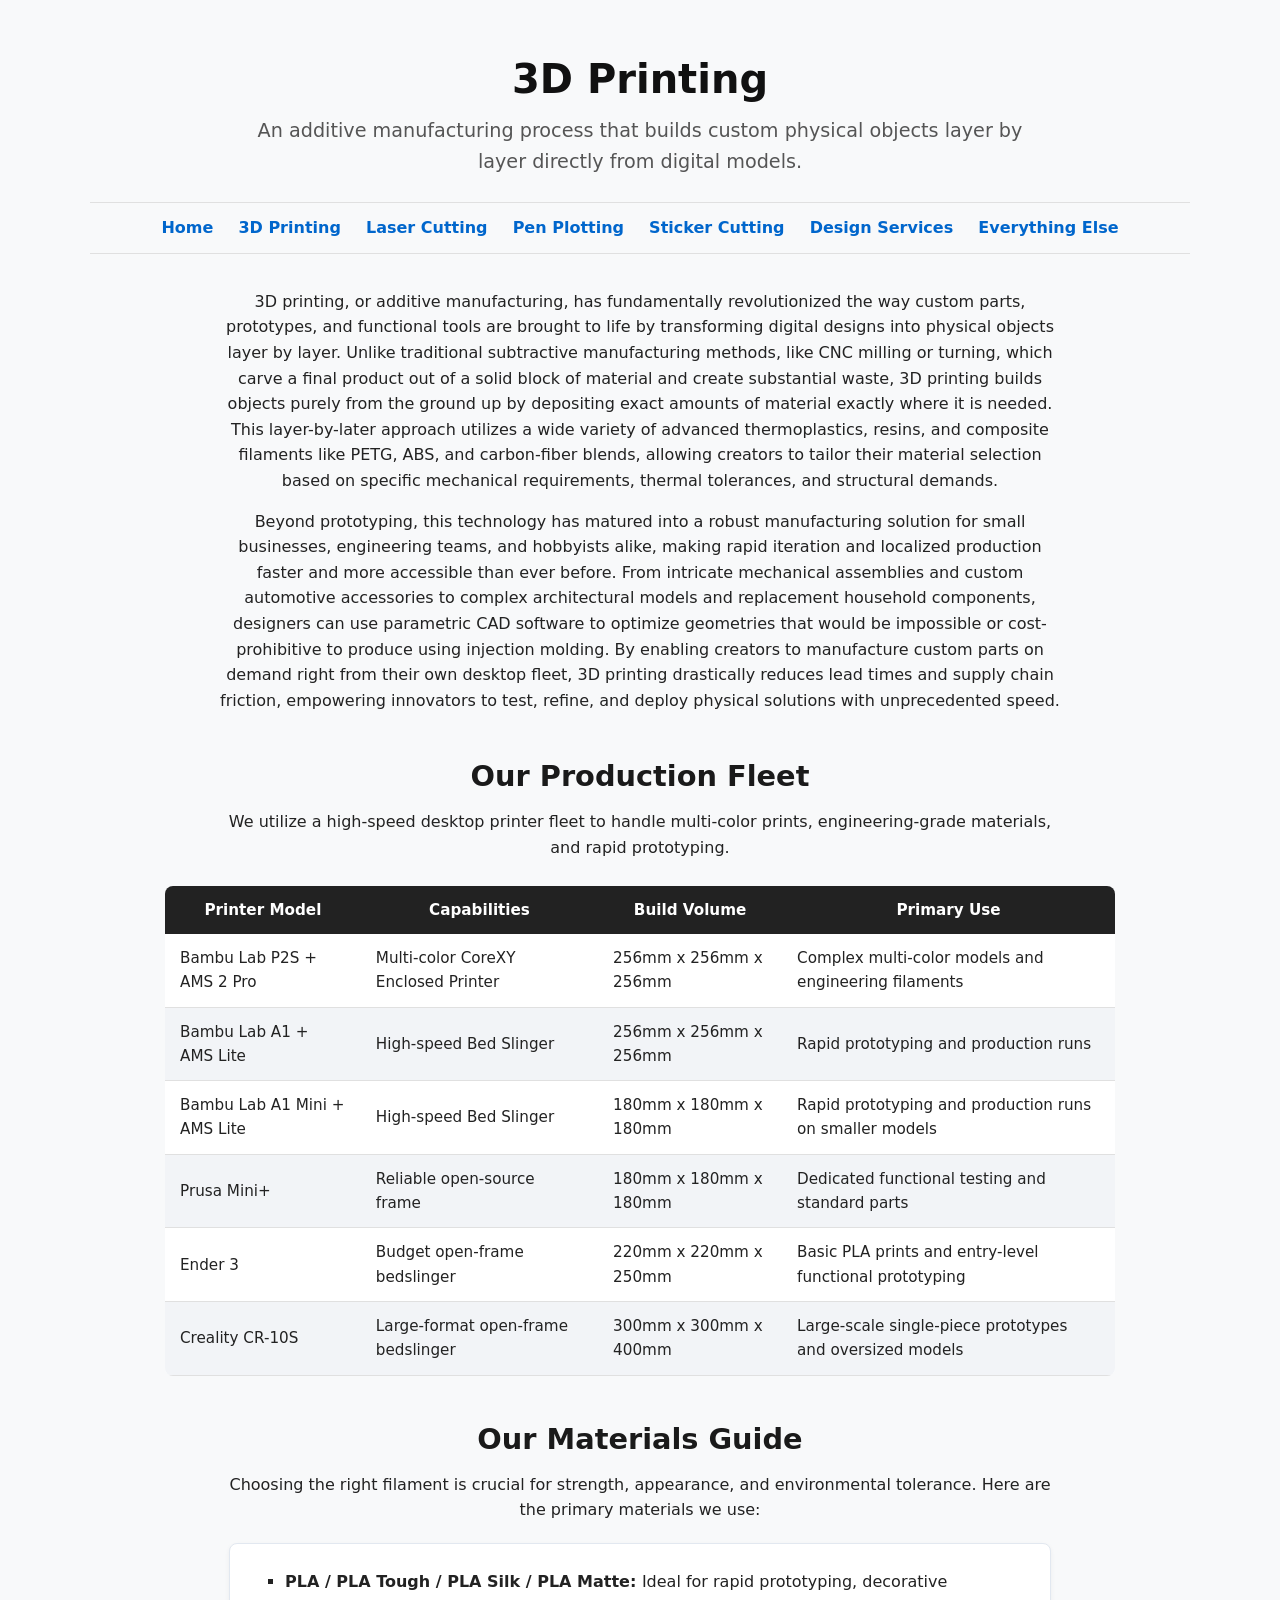
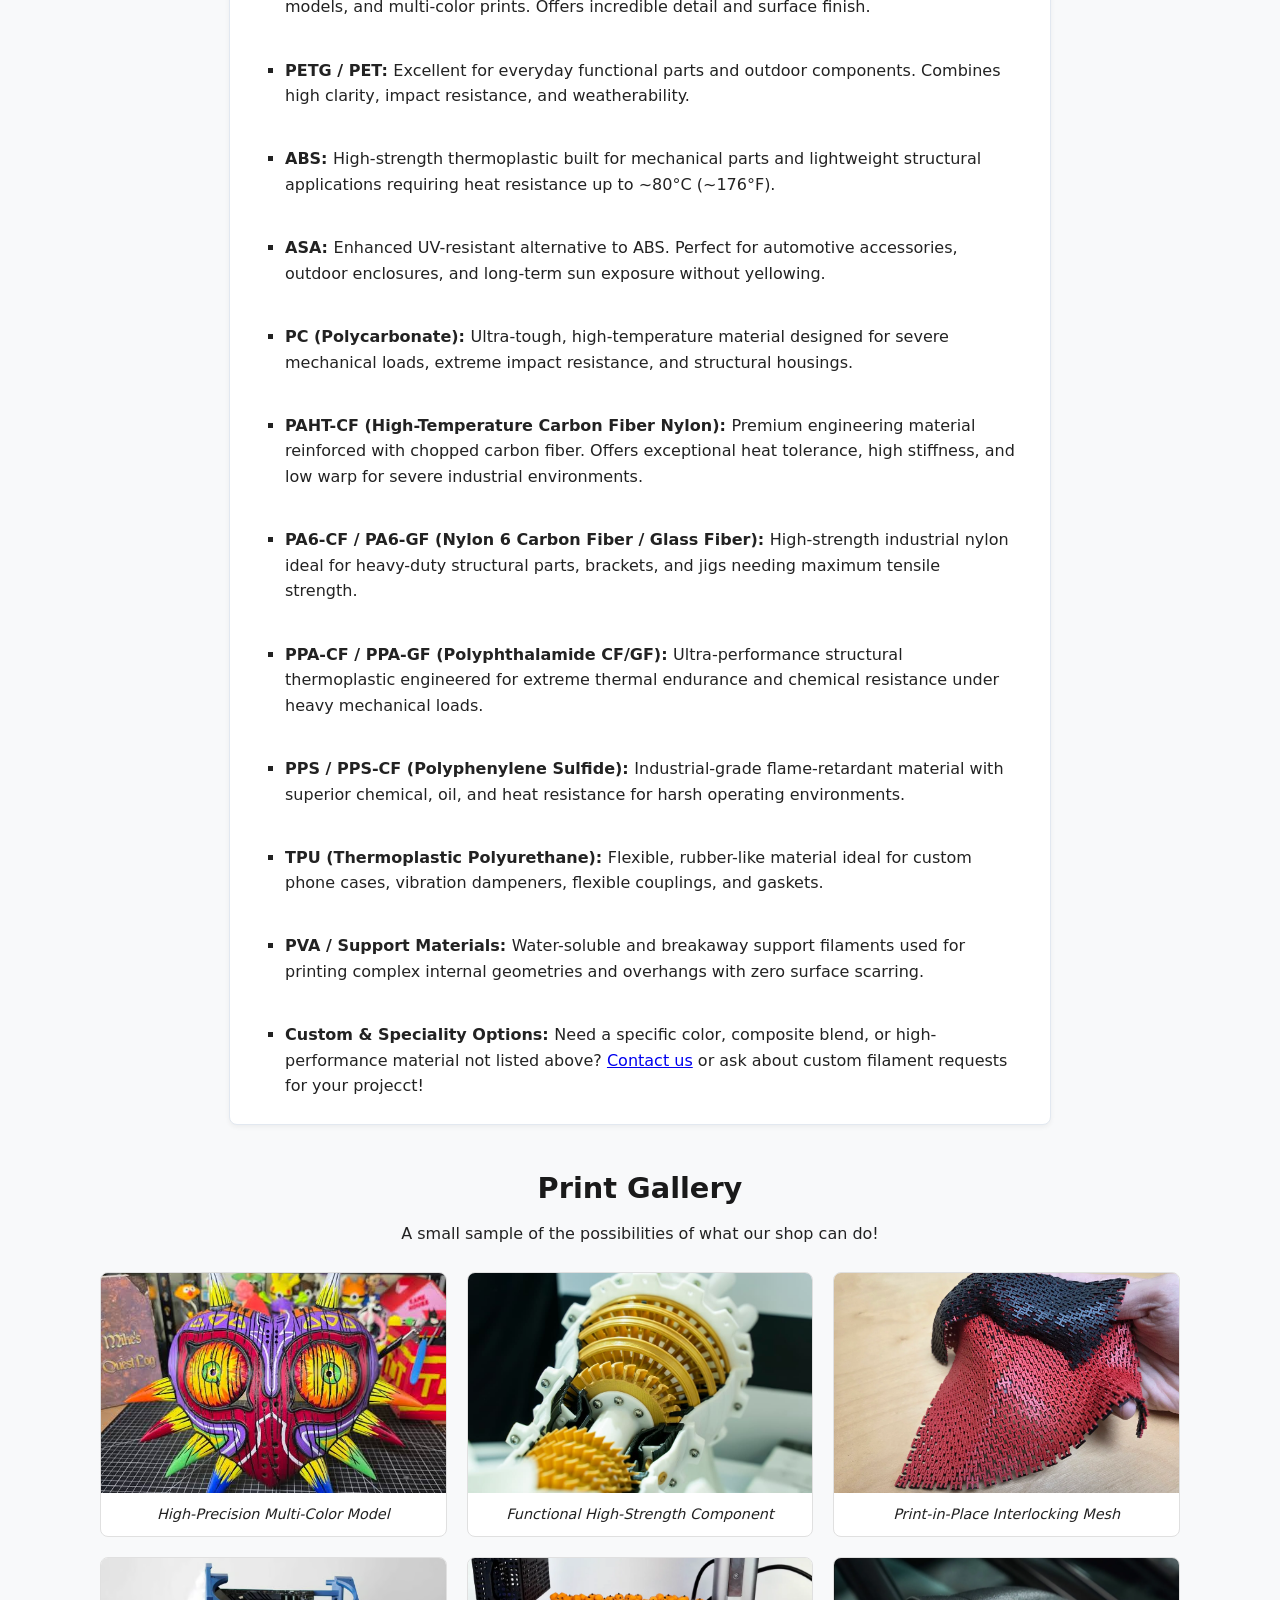
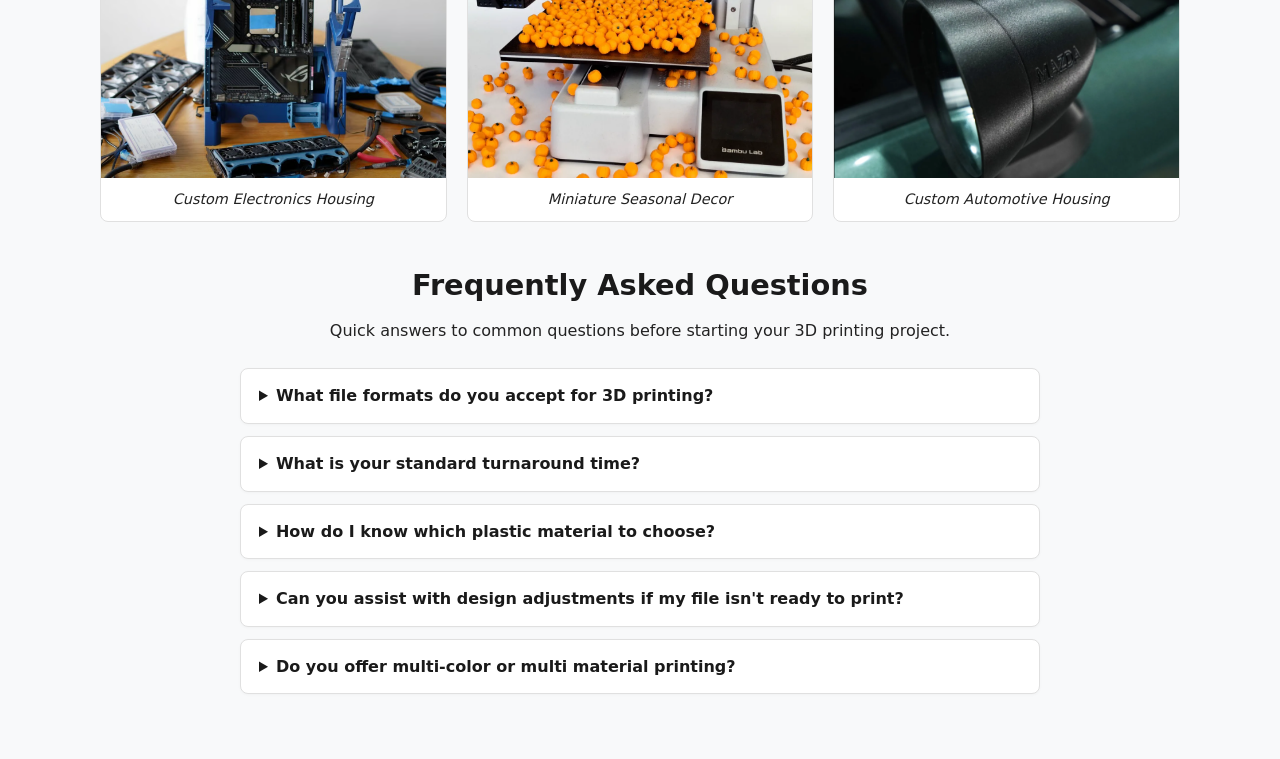
==== 3dprinting.html @ 13d8d153 "Images and CSS page" ====
<!DOCTYPE html>
<html lang="en">
    <head>
        <meta charset="UTF-8">
        <meta name="viewport" content="width=device-width, initial-scale=1.0">
        <title> 3D Printing - MultiFab Studio </title>
        <link rel="stylesheet" href="style.css">
    </head>
    <body>
        <div class="container">
            <h1> 3D Printing </h1>
            <h3> An additive manufacturing process that builds custom physical objects layer by layer directly from digital models.</h3>
        
            <nav>
                <a href="index.html"> Home</a>
                <a href="3dprinting.html"> 3D Printing</a>
                <a href="lasercutting.html"> Laser Cutting</a>
                <a href="penplotting.html"> Pen Plotting</a>
                <a href="stickercutting.html"> Sticker Cutting</a>
                <a href="designservices.html"> Design Services</a>
                <a href="everythingelse.html"> Everything Else</a>
            </nav>

            <p>
                3D printing, or additive manufacturing, has fundamentally revolutionized the way custom parts, prototypes, and functional tools are brought to life by transforming digital designs into physical objects layer by layer. Unlike traditional subtractive manufacturing methods, like CNC milling or turning, which carve a final product out of a solid block of material and create substantial waste, 3D printing builds objects purely from the ground up by depositing exact amounts of material exactly where it is needed. This layer-by-later approach utilizes a wide variety of advanced thermoplastics, resins, and composite filaments like PETG, ABS, and carbon-fiber blends, allowing creators to tailor their material selection based on specific mechanical requirements, thermal tolerances, and structural demands.
            </p>
            <p>
                Beyond prototyping, this technology has matured into a robust manufacturing solution for small businesses, engineering teams, and hobbyists alike, making rapid iteration and localized production faster and more accessible than ever before. From intricate mechanical assemblies and custom automotive accessories to complex architectural models and replacement household components, designers can use parametric CAD software to optimize geometries that would be impossible or cost-prohibitive to produce using injection molding. By enabling creators to manufacture custom parts on demand right from their own desktop fleet, 3D printing drastically reduces lead times and supply chain friction, empowering innovators to test, refine, and deploy physical solutions with unprecedented speed.
            </p>
            
            <h2> Our Production Fleet </h2>
            <p> We utilize a high-speed desktop printer fleet to handle multi-color prints, engineering-grade materials, and rapid prototyping. </p>

            <table class="fleet-table">
                <thead>
                    <tr>
                        <th> Printer Model </th>
                        <th> Capabilities </th>
                        <th> Build Volume </th>
                        <th> Primary Use </th>
                    </tr>
                </thead>
                <tbody>
                    <tr>
                        <td> Bambu Lab P2S + AMS 2 Pro </td>
                        <td> Multi-color CoreXY Enclosed Printer </td>
                        <td> 256mm x 256mm x 256mm </td>
                        <td> Complex multi-color models and engineering filaments </td>
                    </tr>
                    <tr>
                        <td> Bambu Lab A1 + AMS Lite </td>
                        <td> High-speed Bed Slinger </td>
                        <td> 256mm x 256mm x 256mm </td>
                        <td> Rapid prototyping and production runs </td>
                    </tr>
                    <tr>
                        <td> Bambu Lab A1 Mini + AMS Lite </td>
                        <td> High-speed Bed Slinger </td>
                        <td> 180mm x 180mm x 180mm </td>
                        <td> Rapid prototyping and production runs on smaller models </td>
                    </tr>
                    <tr>
                        <td> Prusa Mini+ </td>
                        <td> Reliable open-source frame </td>
                        <td> 180mm x 180mm x 180mm </td>
                        <td> Dedicated functional testing and standard parts </td>
                    </tr>
                    <tr>
                        <td> Ender 3 </td>
                        <td> Budget open-frame bedslinger </td>
                        <td> 220mm x 220mm x 250mm </td>
                        <td> Basic PLA prints and entry-level functional prototyping </td>
                    </tr>
                    <tr>
                        <td> Creality CR-10S </td>
                        <td> Large-format open-frame bedslinger </td>
                        <td> 300mm x 300mm x 400mm </td>
                        <td> Large-scale single-piece prototypes and oversized models </td>
                    </tr>
                </tbody>
            </table>
            
            <h2> Our Materials Guide </h2>
            <p> Choosing the right filament is crucial for strength, appearance, and environmental tolerance. Here are the primary materials we use: </p>
            
            <div class="materials-wrapper">
                <ul>
                    <li>
                        <strong> PLA / PLA Tough / PLA Silk / PLA Matte: </strong> Ideal for rapid prototyping, decorative models, and multi-color prints. Offers incredible detail and surface finish.
                    </li>
                    <br>
                    <li>
                        <strong> PETG / PET: </strong> Excellent for everyday functional parts and outdoor components. Combines high clarity, impact resistance, and weatherability.
                    </li>
                    <br>
                    <li>
                        <strong> ABS: </strong> High-strength thermoplastic built for mechanical parts and lightweight structural applications requiring heat resistance up to ~80°C (~176°F).
                    </li>
                    <br>
                    <li>
                        <strong> ASA: </strong> Enhanced UV-resistant alternative to ABS. Perfect for automotive accessories, outdoor enclosures, and long-term sun exposure without yellowing.
                    </li>
                    <br>
                    <li>
                        <strong> PC (Polycarbonate): </strong> Ultra-tough, high-temperature material designed for severe mechanical loads, extreme impact resistance, and structural housings.
                    </li>
                    <br>
                    <li>
                        <strong> PAHT-CF (High-Temperature Carbon Fiber Nylon): </strong> Premium engineering material reinforced with chopped carbon fiber. Offers exceptional heat tolerance, high stiffness, and low warp for severe industrial environments.
                    </li>
                    <br>
                    <li>
                        <strong> PA6-CF / PA6-GF (Nylon 6 Carbon Fiber / Glass Fiber): </strong> High-strength industrial nylon ideal for heavy-duty structural parts, brackets, and jigs needing maximum tensile strength.
                    </li>
                    <br>
                    <li>
                        <strong> PPA-CF / PPA-GF (Polyphthalamide CF/GF): </strong> Ultra-performance structural thermoplastic engineered for extreme thermal endurance and chemical resistance under heavy mechanical loads. 
                    </li>
                    <br>
                    <li>
                        <strong> PPS / PPS-CF (Polyphenylene Sulfide): </strong> Industrial-grade flame-retardant material with superior chemical, oil, and heat resistance for harsh operating environments.
                    </li>
                    <br>
                    <li>
                        <strong> TPU (Thermoplastic Polyurethane): </strong> Flexible, rubber-like material ideal for custom phone cases, vibration dampeners, flexible couplings, and gaskets.
                    </li>
                    <br>
                    <li>
                        <strong> PVA / Support Materials: </strong> Water-soluble and breakaway support filaments used for printing complex internal geometries and overhangs with zero surface scarring. 
                    </li>
                    <br>
                    <li>
                        <strong> Custom & Speciality Options: </strong> Need a specific color, composite blend, or high-performance material not listed above? <a href="everythingelse.html"> Contact us</a> or ask about custom filament requests for your projecct!
                    </li>
                </ul>
            </div>
            
            <h2> Print Gallery </h2>
            <p> A small sample of the possibilities of what our shop can do! </p>
            
            <div class="gallery-grid">
                <div class="gallery-card">
                    <img src="3dprinting1.jpg">
                    <p><em> High-Precision Multi-Color Model </em></p>
                </div>

                <div class="gallery-card">
                    <img src="3dprinting2.jpg">
                    <p><em> Functional High-Strength Component </em></p>
                </div>

                <div class="gallery-card">
                    <img src="3dprinting3.webp">
                    <p><em> Print-in-Place Interlocking Mesh </em></p>
                </div>

                <div class="gallery-card">
                    <img src="3dprinting4.avif">
                    <p><em> Custom Electronics Housing </em></p>
                </div>

                <div class="gallery-card">
                    <img src="3dprinting5.webp">
                    <p><em> Miniature Seasonal Decor </em></p>
                </div>

                <div class="gallery-card">
                    <img src="3dprinting6.png">
                    <p><em> Custom Automotive Housing </em></p>
                </div>
            </div>

            <h2> Frequently Asked Questions </h2>
            <p> Quick answers to common questions before starting your 3D printing project. </p>
            
            <div class="faq-wrapper">
                <details>
                    <summary> What file formats do you accept for 3D printing? </summary>
                    <p> We accept STL, OBJ, STEP, and 3MF files. STEP files are preferred for functional and mechanical components as they preserve smooth CAD geometry. </p>
                </details>

                <details>
                    <summary> What is your standard turnaround time? </summary>
                    <p> Most standard prototyping and small production jobs are completed within 24 to 48 hours. Larger production runs or specialized engineering materials may take slightly longer. </p>
                </details>

                <details>
                    <summary> How do I know which plastic material to choose? </summary>
                    <p> PLA is ideal for visual prototypes and detailed decorative models. PETG or ABS work best for durable functional parts, while materials like PAHT-CF or PC are recommended for high-temperature and high-stress applications. </p>
                </details>

                <details>
                    <summary> Can you assist with design adjustments if my file isn't ready to print? </summary>
                    <p> Yes! We offer 3D modeling and CAD optimization services in Autodesk Fusion 360 to ensure your parts are designed specifically for additive manufacturing. </p>
                </details>

                <details>
                    <summary> Do you offer multi-color or multi material printing? </summary>
                    <p> Yes, our Bambu Lab machines equipped with AMS systems can print multi-color designs, graphics, and embedded logos in a single seamless print job. </p>
                </details>
            </div>
        </div>
    </body>

</html>
---- style.css ----
body {
    font-family: system-ui, -apple-system, BlinkMacSystemFont, 'Segoe UI', Roboto, Oxygen, Ubuntu, Cantarell, sans-serif;
    line-height: 1.6;
    color: #222222;
    background-color: #f8f9fa;
    margin: 0;
    padding: 20px 15px 40px;
}

.container{
    max-width: 1100px;
    margin: 0 auto;
    text-align: center;
}

h1 {
    font-size: 2.5rem;
    color: #111111;
    margin-bottom: 5px;
}

h2 {
    font-size: 1.8rem;
    color: #1a1a1a;
    margin-top: 40px;
    margin-bottom: 10px;
}

h3 {
    font-size: 1.2rem;
    font-weight: 400;
    color: #555555;
    max-width: 800px;
    margin: 0 auto 20px;
}

p {
    max-width: 850px;
    margin: 0 auto 15px;
    font-size: 1rem;
}

nav {
    margin: 25px 0 35px;
    padding: 12px 0;
    border-top: 1px solid #e0e0e0;
    border-bottom: 1px solid #e0e0e0;
}

nav a {
    color: #0066cc;
    text-decoration: none;
    font-weight: 600;
    margin: 0 10px;
    transition: color 0.2s ease;
}

nav a:hover {
    color: #004499;
    text-decoration: underline;
}

table.fleet-table {
    width: 100%;
    max-width: 950px;
    margin: 25px auto;
    border-collapse: collapse;
    background-color: #ffffff;
    box-shadow: 0 2px 5px rgba (0, 0, 0, 0.05);
    border-radius: 8px;
    overflow: hidden;
}

table.fleet-table th {
    background-color: #222222;
    color: #ffffff;
    padding: 12px 15px;
    text-align: center;
    font-size: 0.95rem;
}

table.fleet-table td {
    padding: 12px 15px;
    border-bottom: 1px solid #e0e0e0;
    text-align: left;
    font-size: 0.95rem;
}

table.fleet-table tr:nth-child(even) {
    background-color: #f2f4f7;
}

table.fleet-table tr:hover {
    background-color: #e9ecef;
}

.materials-wrapper {
    text-align: left;
    max-width: 750px;
    margin: 20px auto;
    background-color: #ffffff;
    padding: 25px 35px;
    border-radius: 8px;
    box-shadow: 0 2px 5px rgba(0, 0, 0, 0.05);
    border: 1px solid #e2e8f0;
}

.materials-wrapper ul {
    list-style-type: square;
    padding-left: 20px;
    margin: 0;
}

.materials-wrapper li {
    margin-bottom: 12px;
}

.materials-wrapper li:last-child {
    margin-bottom:0;
}

.gallery-grid {
    display: grid;
    grid-template-columns: repeat(auto-fit, minmax(280px, 1fr));
    gap: 20px;
    width: 100%;
    max-width: 1200px;
    margin: 25px auto;
    padding: 0 10px;
    box-sizing: border-box;
}

.gallery-card {
    background: #ffffff;
    border-radius: 8px;
    overflow: hidden;
    border: 1px solid #e0e0e0;
    box-shadow: 0 2px 5px rgba(0, 0, 0, 0,84);
    transition: transform 0.2s ease, box-shadow 0.2 ease;
}

.gallery-card:hover {
    transform: translateY(-3px);
    box-shadow: 0 6px 12px rgba (0, 0, 0, 0.08);
}

.gallery-card img {
    width: 100%;
    height: 220px;
    object-fit: cover;
    display: block;
}

.gallery-card p {
    padding: 10px 15px;
    margin: 0;
    font-size: 0.9rem;
}

.faq-wrapper {
    text-align: left;
    max-width: 800px;
    margin: 25px auto;
}

.faq-wrapper details {
    margin-bottom: 12px;
    padding: 14px 18px;
    border: 1px solid #e0e0e0;
    border-radius: 8px;
    background-color: #ffffff;
    box-shadow: 0 1px 3px rgba(0, 0, 0, 0.03);
    transition: background-color 0.2s ease;
}

.faq-wrapper details[open] {
    background-color: #ffffff;
    border-color: #cbd5e1;
}

.faq-wrapper summary {
    font-weight: 600;
    font-size: 1rem;
    cursor: pointer;
    color: #1a1a1a;
}

.faq-wrapper details p {
    margin-top: 12px;
    margin-bottom: 0;
    color: #444444;
}
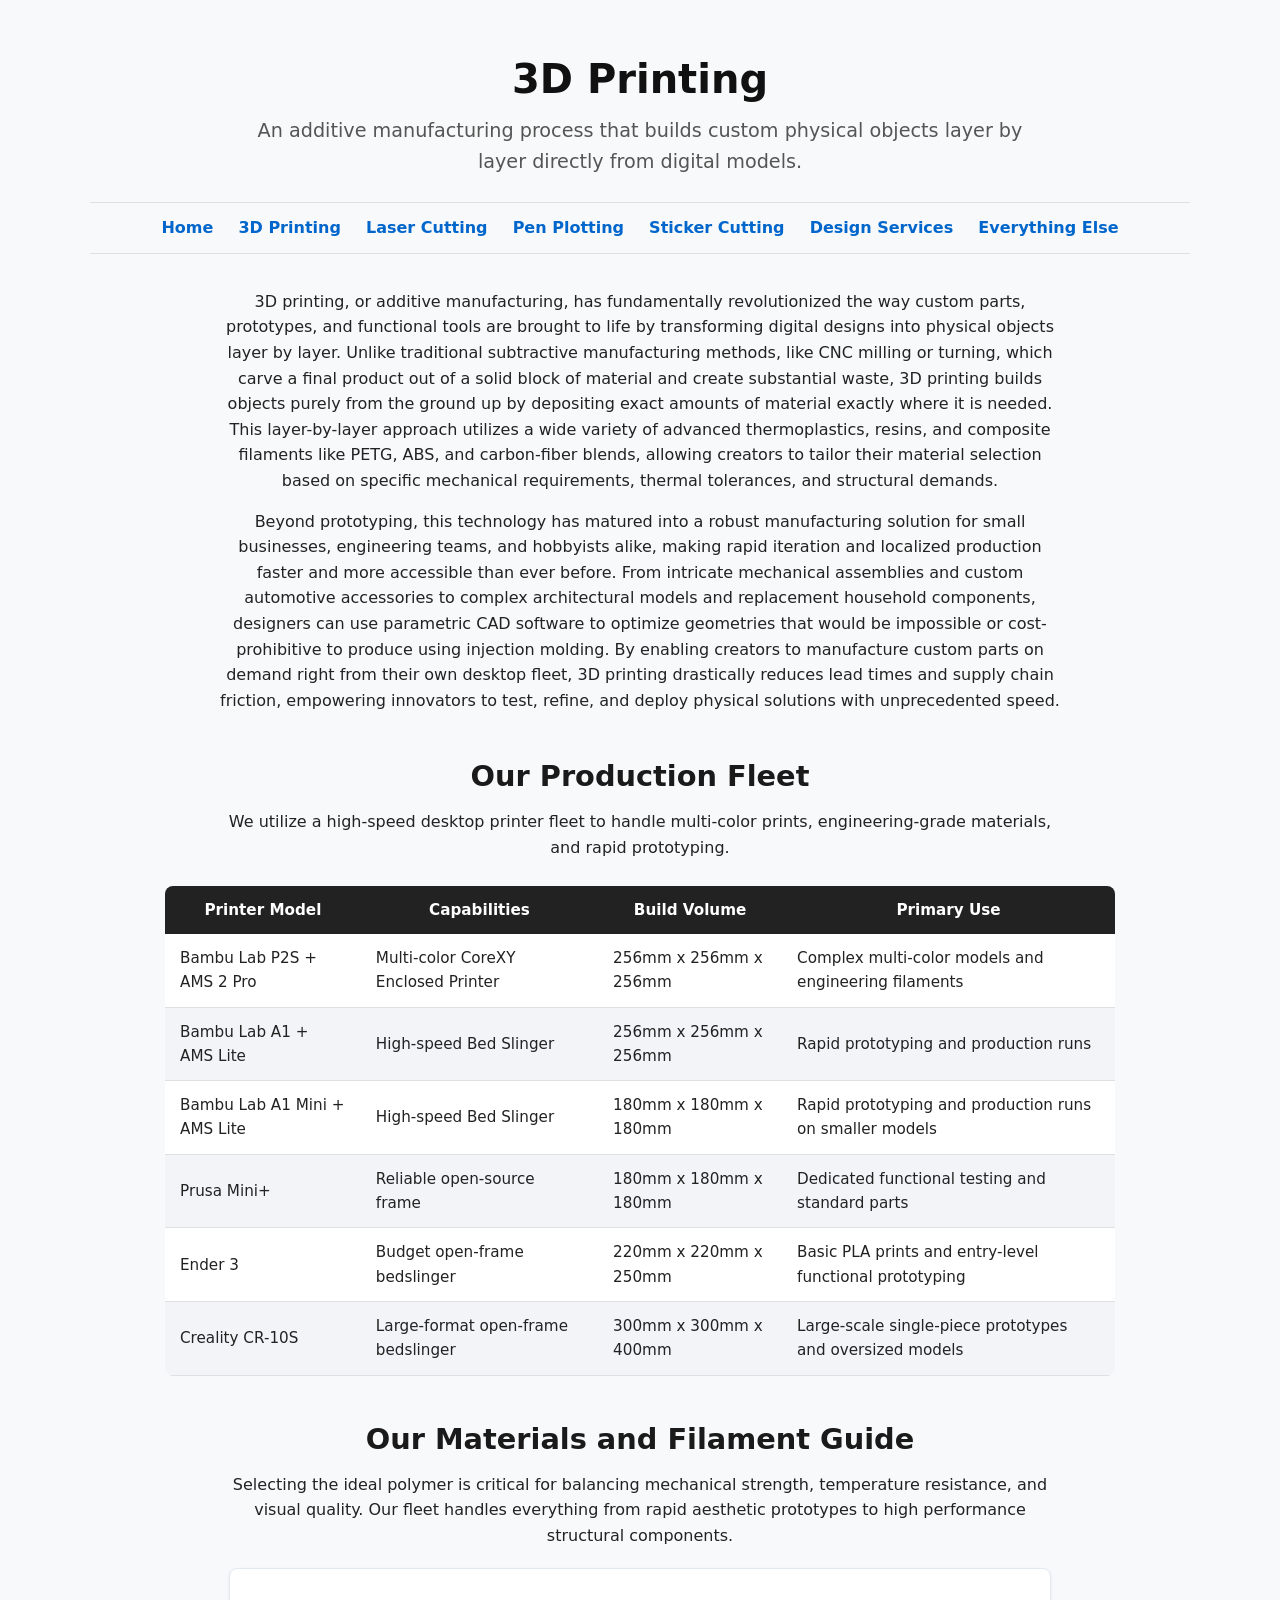
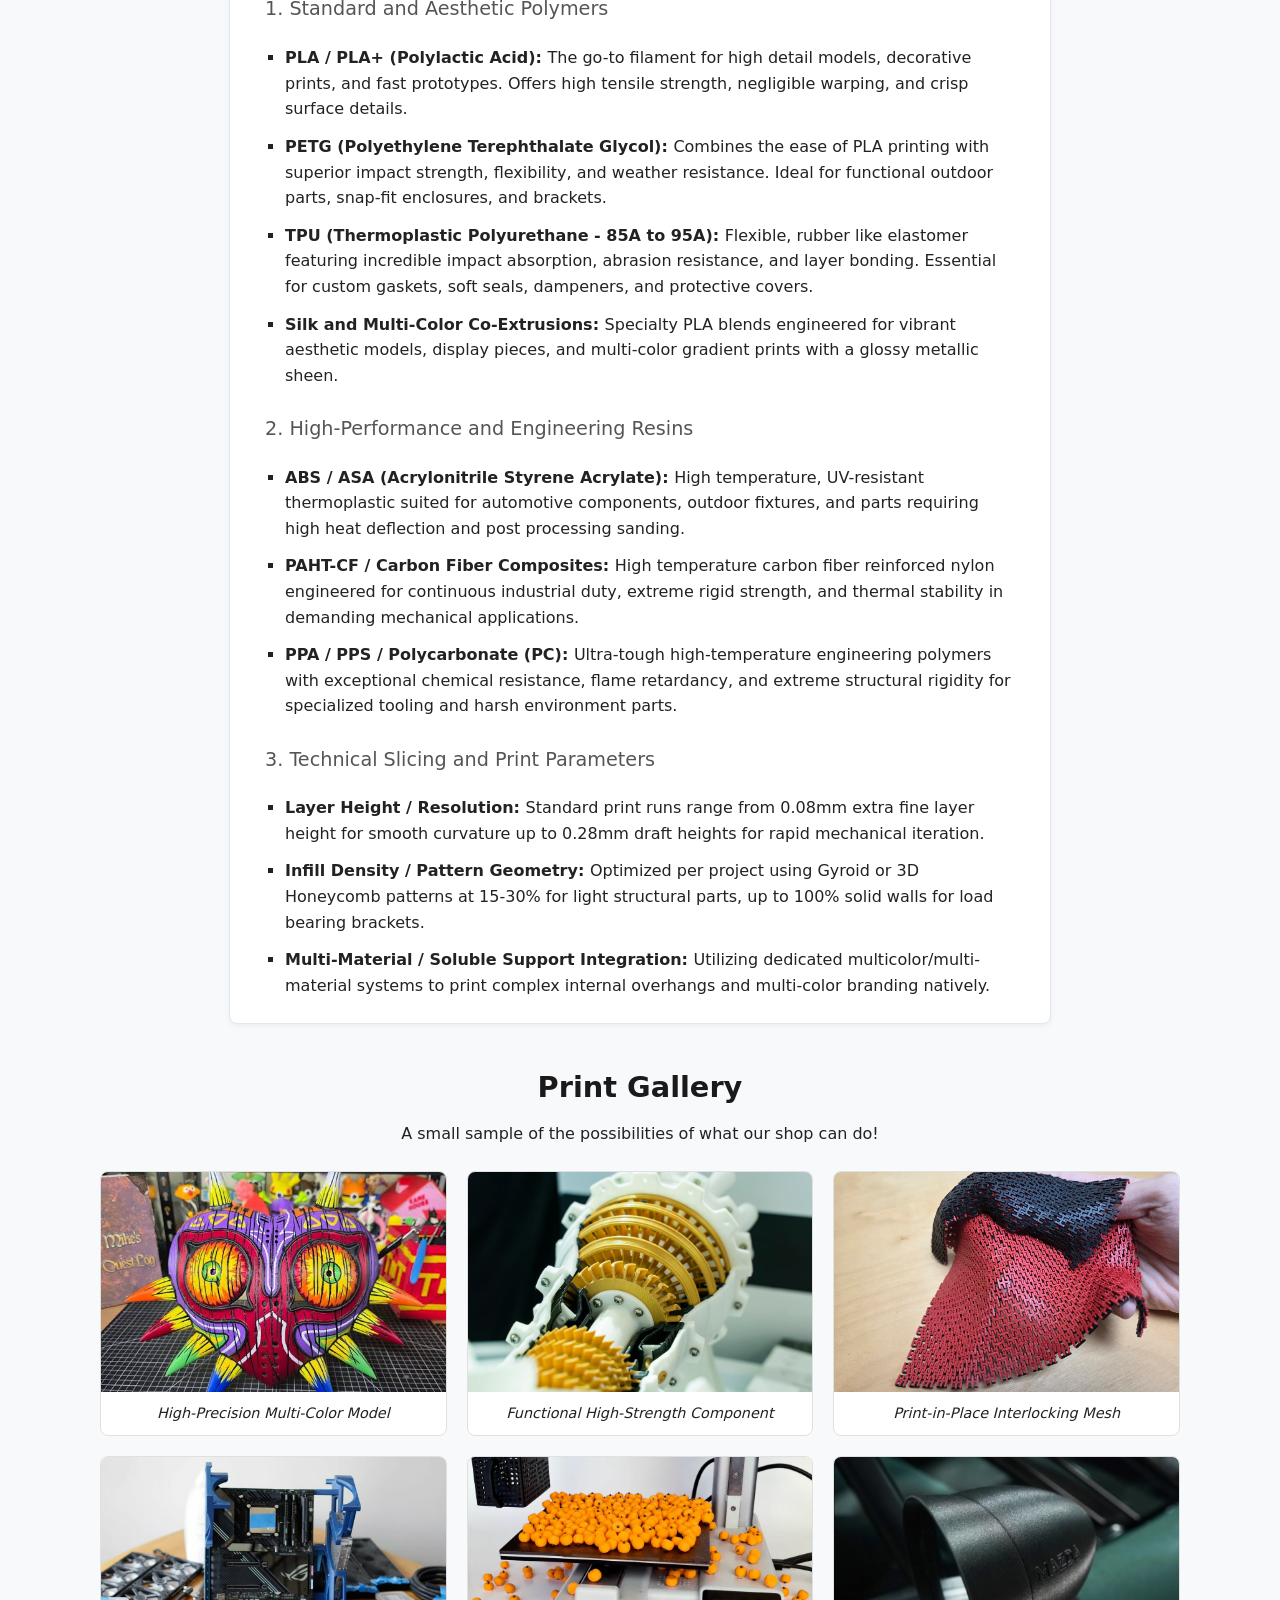
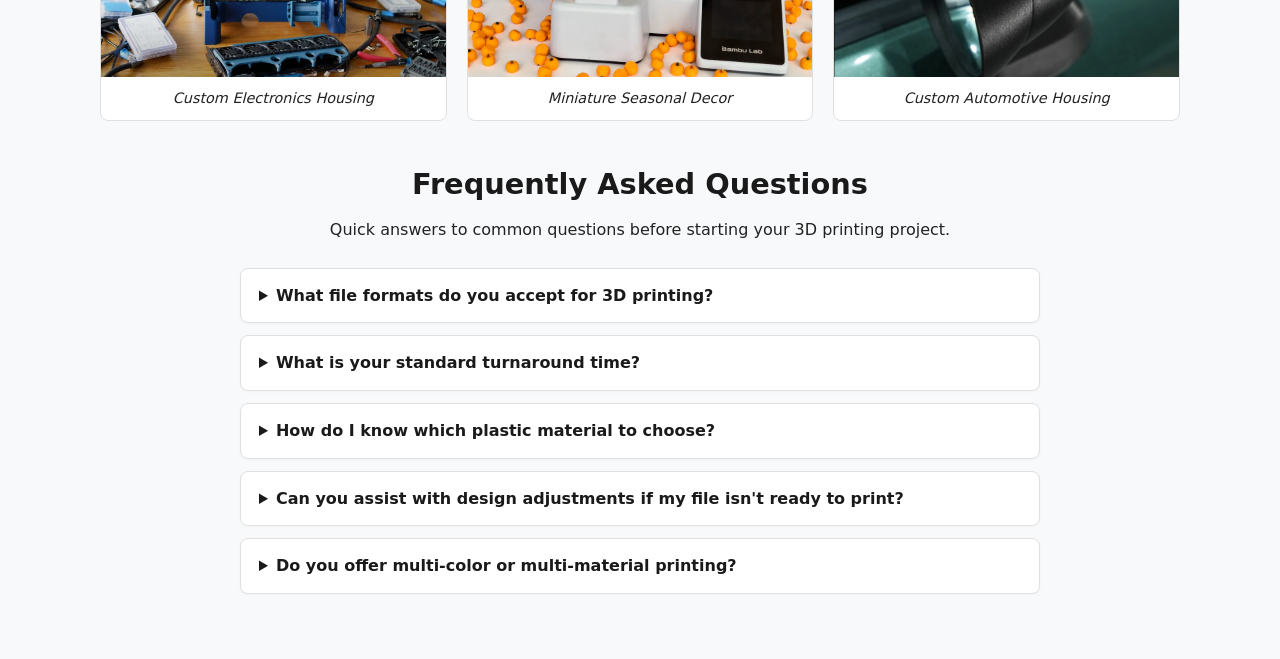
==== commit 7bc1f10e: "Added images to Laser, Pen, and Sticker Pages" ====
--- a/3dprinting.html
+++ b/3dprinting.html
@@ -22,7 +22,7 @@
             </nav>
 
             <p>
-                3D printing, or additive manufacturing, has fundamentally revolutionized the way custom parts, prototypes, and functional tools are brought to life by transforming digital designs into physical objects layer by layer. Unlike traditional subtractive manufacturing methods, like CNC milling or turning, which carve a final product out of a solid block of material and create substantial waste, 3D printing builds objects purely from the ground up by depositing exact amounts of material exactly where it is needed. This layer-by-later approach utilizes a wide variety of advanced thermoplastics, resins, and composite filaments like PETG, ABS, and carbon-fiber blends, allowing creators to tailor their material selection based on specific mechanical requirements, thermal tolerances, and structural demands.
+                3D printing, or additive manufacturing, has fundamentally revolutionized the way custom parts, prototypes, and functional tools are brought to life by transforming digital designs into physical objects layer by layer. Unlike traditional subtractive manufacturing methods, like CNC milling or turning, which carve a final product out of a solid block of material and create substantial waste, 3D printing builds objects purely from the ground up by depositing exact amounts of material exactly where it is needed. This layer-by-layer approach utilizes a wide variety of advanced thermoplastics, resins, and composite filaments like PETG, ABS, and carbon-fiber blends, allowing creators to tailor their material selection based on specific mechanical requirements, thermal tolerances, and structural demands.
             </p>
             <p>
                 Beyond prototyping, this technology has matured into a robust manufacturing solution for small businesses, engineering teams, and hobbyists alike, making rapid iteration and localized production faster and more accessible than ever before. From intricate mechanical assemblies and custom automotive accessories to complex architectural models and replacement household components, designers can use parametric CAD software to optimize geometries that would be impossible or cost-prohibitive to produce using injection molding. By enabling creators to manufacture custom parts on demand right from their own desktop fleet, 3D printing drastically reduces lead times and supply chain friction, empowering innovators to test, refine, and deploy physical solutions with unprecedented speed.
@@ -80,57 +80,64 @@
                 </tbody>
             </table>
             
-            <h2> Our Materials Guide </h2>
-            <p> Choosing the right filament is crucial for strength, appearance, and environmental tolerance. Here are the primary materials we use: </p>
+            <h2> Our Materials and Filament Guide </h2>
+            <p> 
+                Selecting the ideal polymer is critical for balancing mechanical strength, temperature resistance, and visual quality.
+                Our fleet handles everything from rapid aesthetic prototypes to high performance structural components.
+            </p>
             
             <div class="materials-wrapper">
+                <h3> 1. Standard and Aesthetic Polymers </h3>
+                <ul> 
+                    <li>
+                        <strong> PLA / PLA+ (Polylactic Acid): </strong>
+                        The go-to filament for high detail models, decorative prints, and fast prototypes. Offers high tensile strength, negligible warping, and crisp surface details.
+                    </li>
+                    <li>
+                        <strong> PETG (Polyethylene Terephthalate Glycol): </strong>
+                        Combines the ease of PLA printing with superior impact strength, flexibility, and weather resistance. Ideal for functional outdoor parts, snap-fit enclosures, and brackets.
+                    </li>
+                    <li>
+                        <strong> TPU (Thermoplastic Polyurethane - 85A to 95A): </strong>
+                        Flexible, rubber like elastomer featuring incredible impact absorption, abrasion resistance, and layer bonding. Essential for custom gaskets, soft seals, dampeners, and protective covers.
+                    </li>
+                    <li>
+                        <strong> Silk and Multi-Color Co-Extrusions: </strong>
+                        Specialty PLA blends engineered for vibrant aesthetic models, display pieces, and multi-color gradient prints with a glossy metallic sheen.
+                    </li>
+                </ul>
+                <br>
+
+                <h3> 2. High-Performance and Engineering Resins </h3>
                 <ul>
                     <li>
-                        <strong> PLA / PLA Tough / PLA Silk / PLA Matte: </strong> Ideal for rapid prototyping, decorative models, and multi-color prints. Offers incredible detail and surface finish.
-                    </li>
-                    <br>
-                    <li>
-                        <strong> PETG / PET: </strong> Excellent for everyday functional parts and outdoor components. Combines high clarity, impact resistance, and weatherability.
-                    </li>
-                    <br>
-                    <li>
-                        <strong> ABS: </strong> High-strength thermoplastic built for mechanical parts and lightweight structural applications requiring heat resistance up to ~80°C (~176°F).
-                    </li>
-                    <br>
-                    <li>
-                        <strong> ASA: </strong> Enhanced UV-resistant alternative to ABS. Perfect for automotive accessories, outdoor enclosures, and long-term sun exposure without yellowing.
-                    </li>
-                    <br>
-                    <li>
-                        <strong> PC (Polycarbonate): </strong> Ultra-tough, high-temperature material designed for severe mechanical loads, extreme impact resistance, and structural housings.
-                    </li>
-                    <br>
-                    <li>
-                        <strong> PAHT-CF (High-Temperature Carbon Fiber Nylon): </strong> Premium engineering material reinforced with chopped carbon fiber. Offers exceptional heat tolerance, high stiffness, and low warp for severe industrial environments.
-                    </li>
-                    <br>
-                    <li>
-                        <strong> PA6-CF / PA6-GF (Nylon 6 Carbon Fiber / Glass Fiber): </strong> High-strength industrial nylon ideal for heavy-duty structural parts, brackets, and jigs needing maximum tensile strength.
-                    </li>
-                    <br>
-                    <li>
-                        <strong> PPA-CF / PPA-GF (Polyphthalamide CF/GF): </strong> Ultra-performance structural thermoplastic engineered for extreme thermal endurance and chemical resistance under heavy mechanical loads. 
-                    </li>
-                    <br>
-                    <li>
-                        <strong> PPS / PPS-CF (Polyphenylene Sulfide): </strong> Industrial-grade flame-retardant material with superior chemical, oil, and heat resistance for harsh operating environments.
-                    </li>
-                    <br>
-                    <li>
-                        <strong> TPU (Thermoplastic Polyurethane): </strong> Flexible, rubber-like material ideal for custom phone cases, vibration dampeners, flexible couplings, and gaskets.
-                    </li>
-                    <br>
-                    <li>
-                        <strong> PVA / Support Materials: </strong> Water-soluble and breakaway support filaments used for printing complex internal geometries and overhangs with zero surface scarring. 
-                    </li>
-                    <br>
-                    <li>
-                        <strong> Custom & Speciality Options: </strong> Need a specific color, composite blend, or high-performance material not listed above? <a href="everythingelse.html"> Contact us</a> or ask about custom filament requests for your projecct!
+                        <strong> ABS / ASA (Acrylonitrile Styrene Acrylate): </strong>
+                        High temperature, UV-resistant thermoplastic suited for automotive components, outdoor fixtures, and parts requiring high heat deflection and post processing sanding.
+                    </li>
+                    <li>
+                        <strong> PAHT-CF / Carbon Fiber Composites: </strong>
+                        High temperature carbon fiber reinforced nylon engineered for continuous industrial duty, extreme rigid strength, and thermal stability in demanding mechanical applications.
+                    </li>
+                    <li>
+                        <strong> PPA / PPS / Polycarbonate (PC): </strong>
+                        Ultra-tough high-temperature engineering polymers with exceptional chemical resistance, flame retardancy, and extreme structural rigidity for specialized tooling and harsh environment parts.
+                    </li>
+                </ul>
+                <br>
+
+                <h3> 3. Technical Slicing and Print Parameters </h3>
+                <ul>
+                    <li>
+                        <strong> Layer Height / Resolution: </strong>
+                        Standard print runs range from 0.08mm extra fine layer height for smooth curvature up to 0.28mm draft heights for rapid mechanical iteration.
+                    </li>
+                    <li>
+                        <strong> Infill Density / Pattern Geometry: </strong>
+                        Optimized per project using Gyroid or 3D Honeycomb patterns at 15-30% for light structural parts, up to 100% solid walls for load bearing brackets.
+                    </li>
+                    <li>
+                        <strong> Multi-Material / Soluble Support Integration: </strong>
+                        Utilizing dedicated multicolor/multi-material systems to print complex internal overhangs and multi-color branding natively.
                     </li>
                 </ul>
             </div>
@@ -195,7 +202,7 @@
                 </details>
 
                 <details>
-                    <summary> Do you offer multi-color or multi material printing? </summary>
+                    <summary> Do you offer multi-color or multi-material printing? </summary>
                     <p> Yes, our Bambu Lab machines equipped with AMS systems can print multi-color designs, graphics, and embedded logos in a single seamless print job. </p>
                 </details>
             </div>
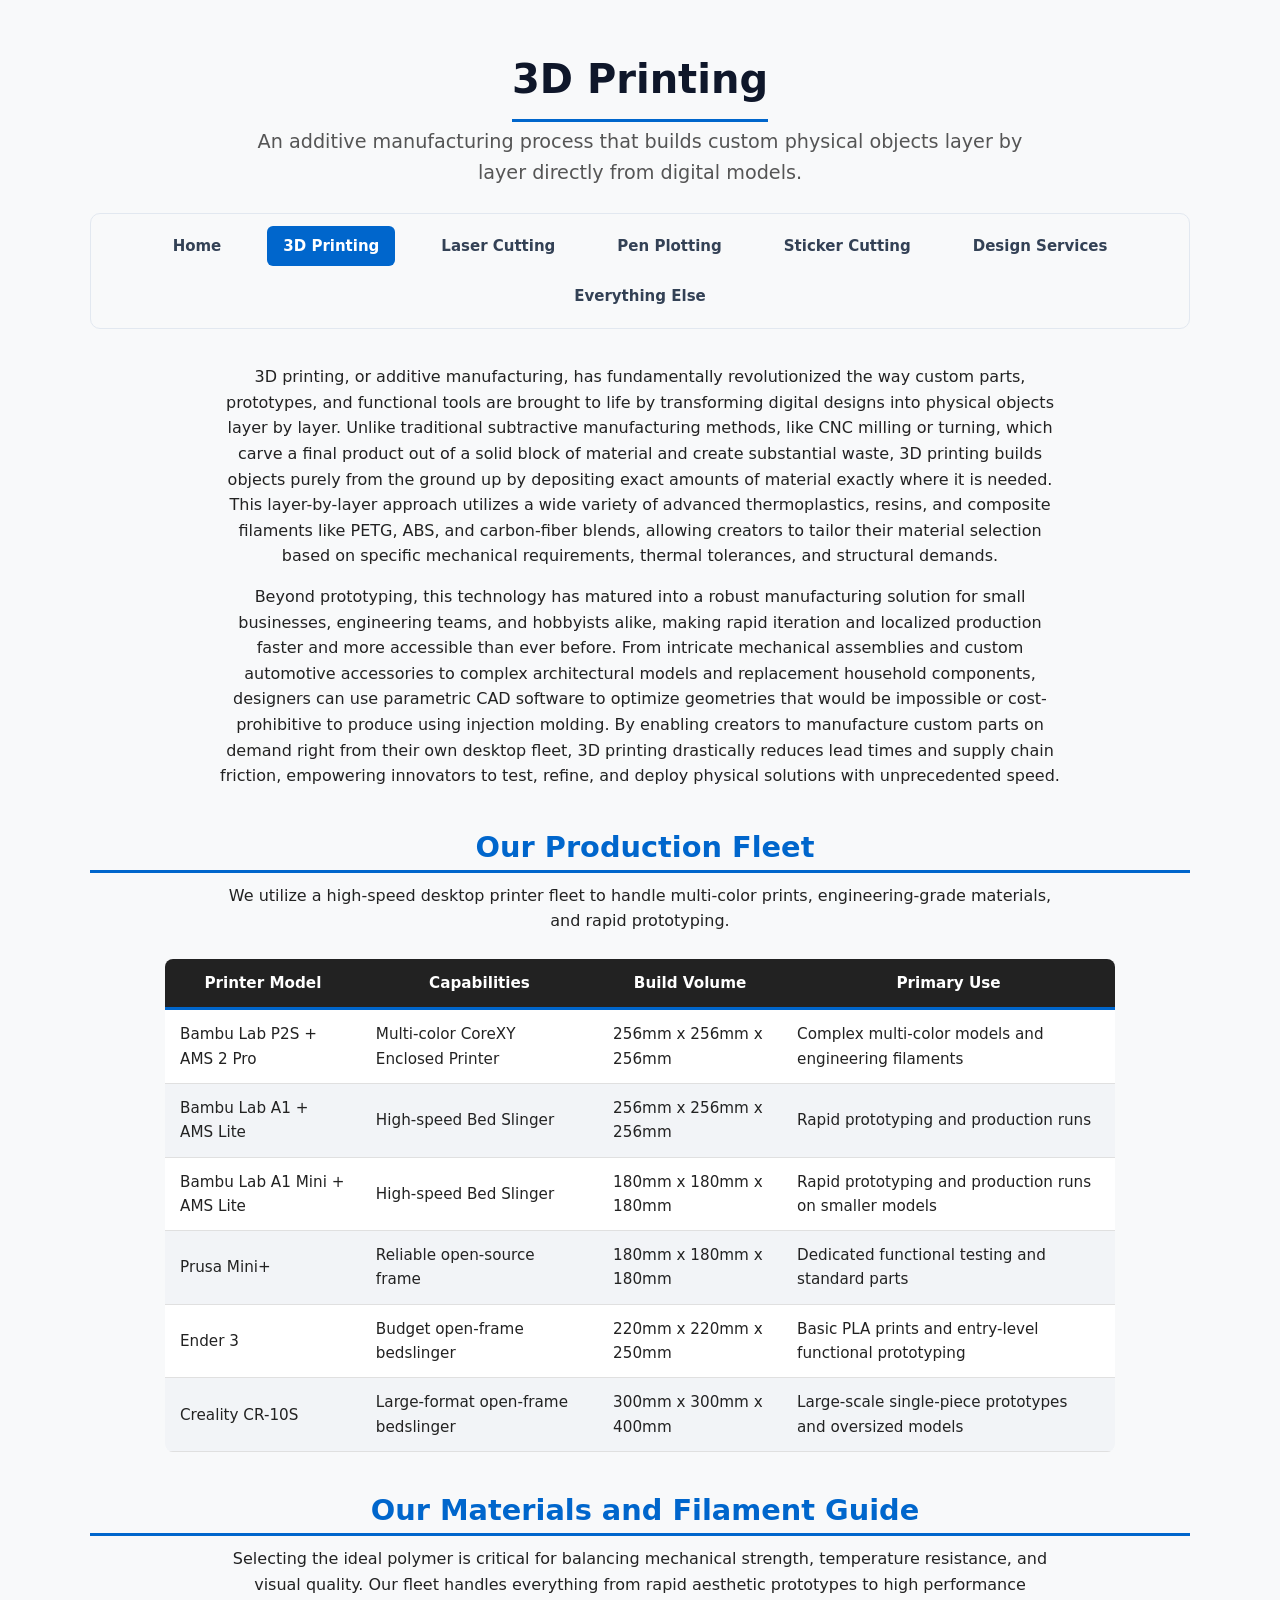
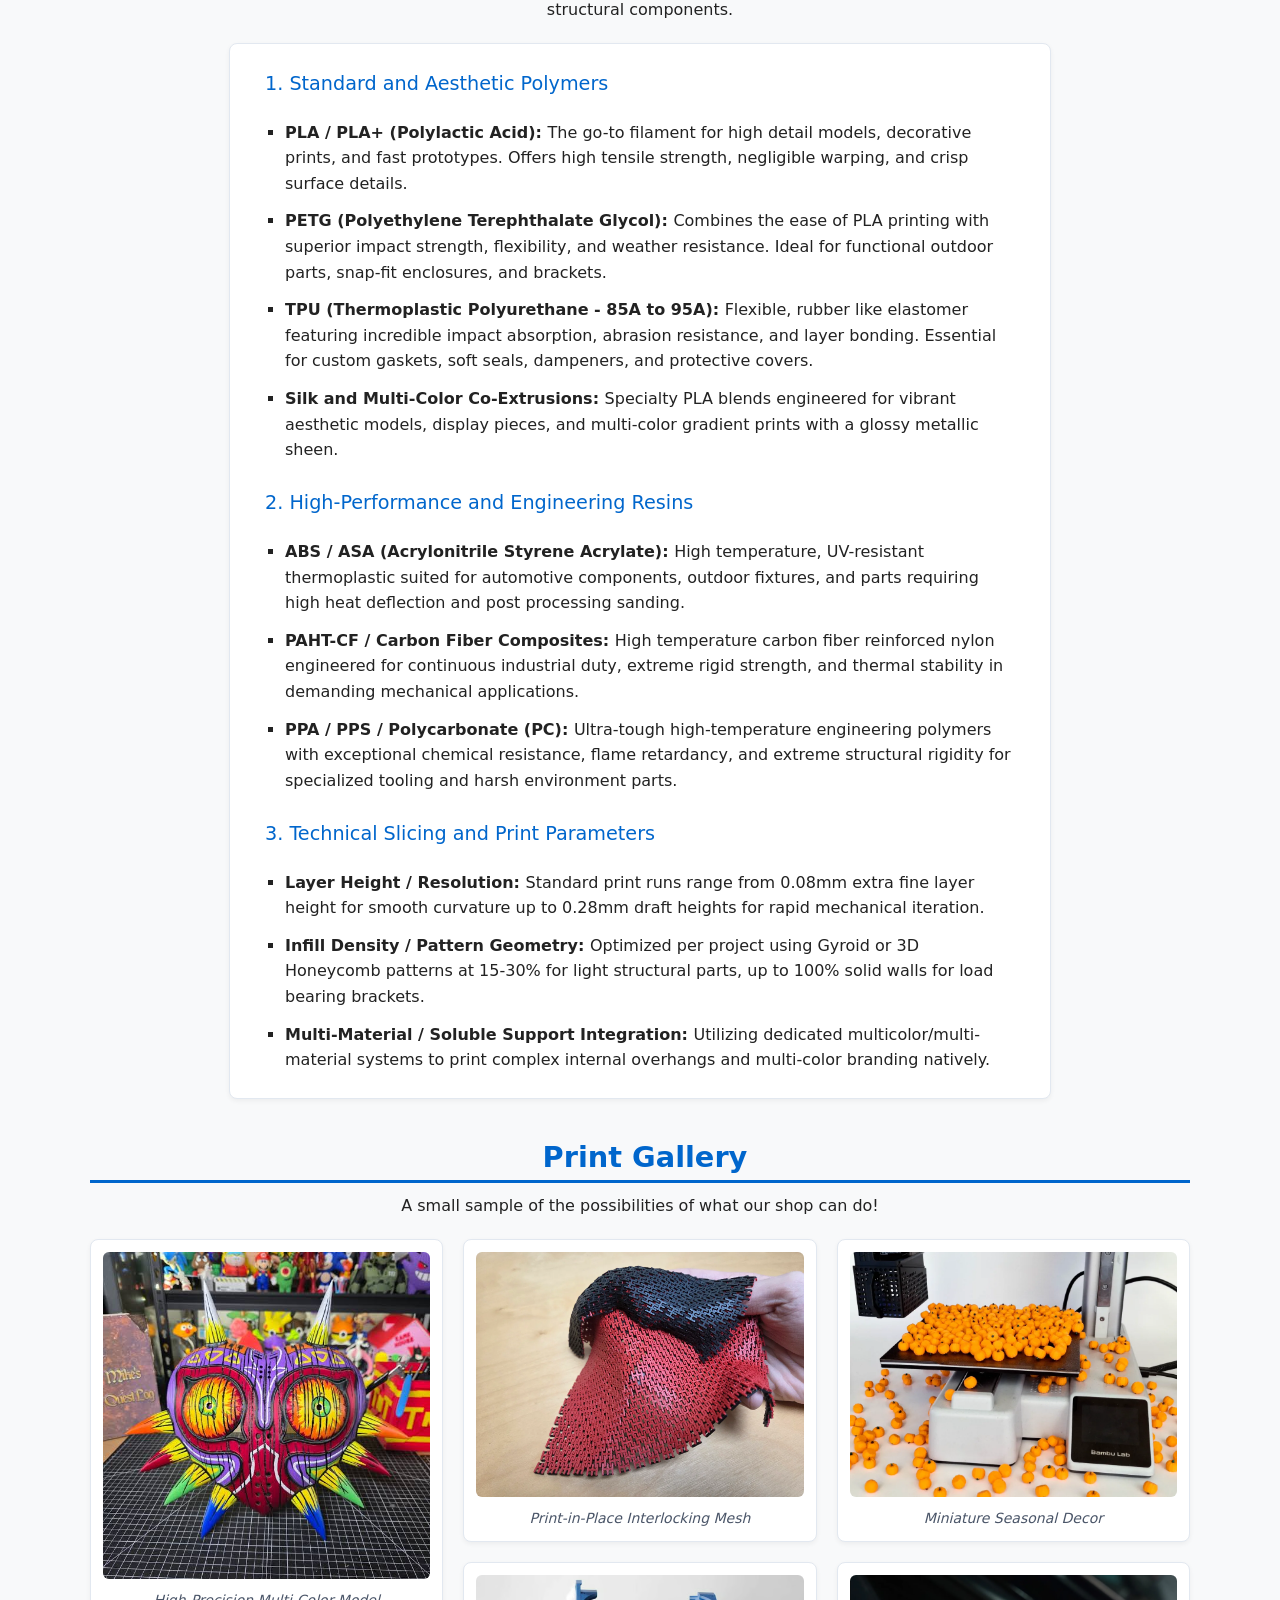
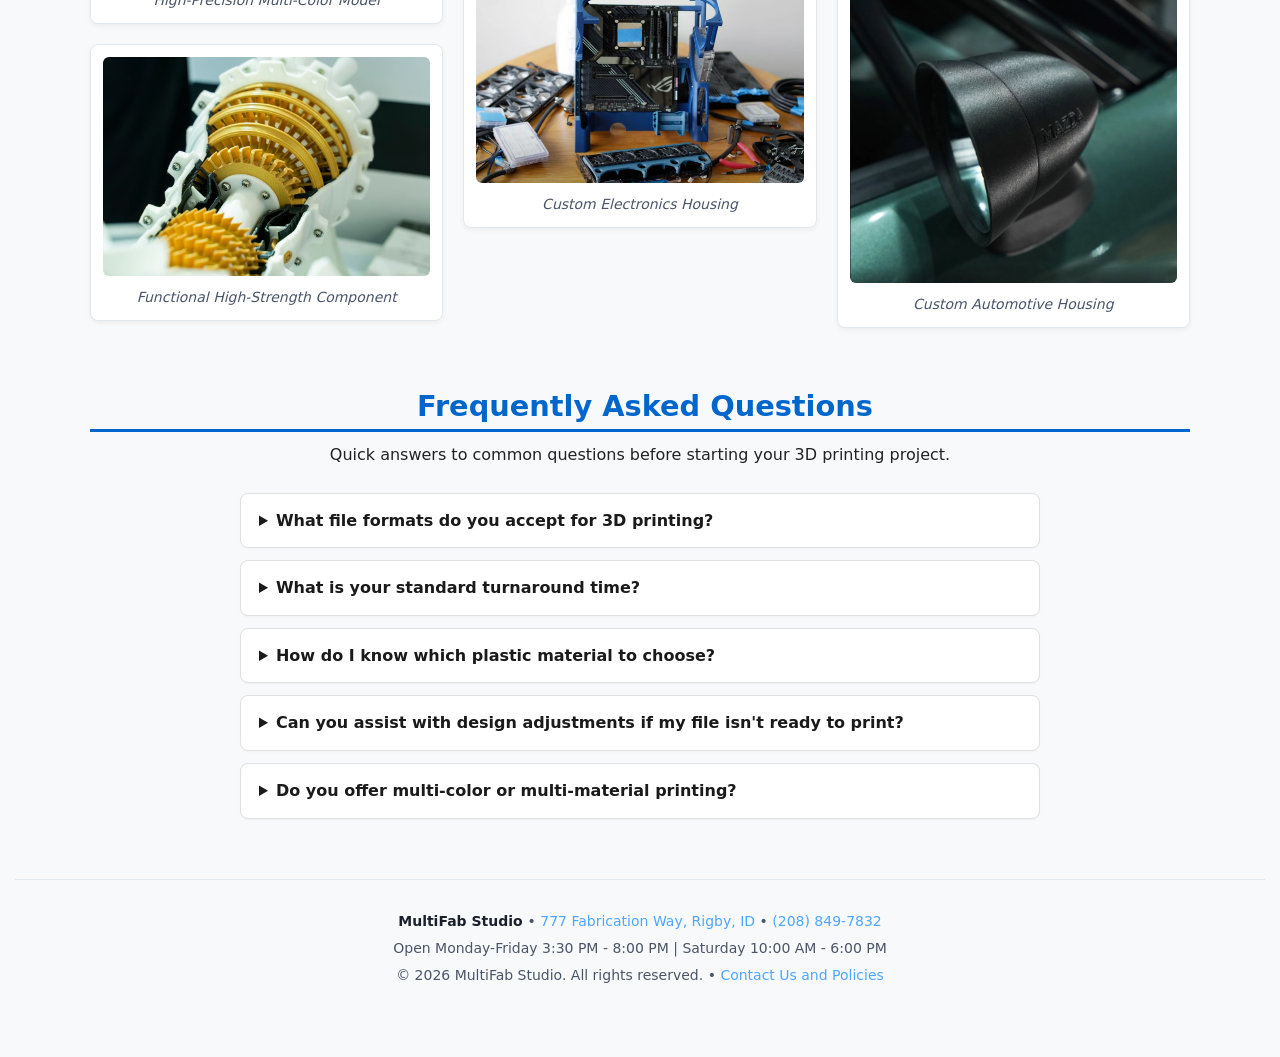
==== commit f400bdbc: "Finalized MultiFab Studio site: navigation styling, masonry gallery layout, and global code audit" ====
--- a/3dprinting.html
+++ b/3dprinting.html
@@ -13,7 +13,7 @@
         
             <nav>
                 <a href="index.html"> Home</a>
-                <a href="3dprinting.html"> 3D Printing</a>
+                <a href="3dprinting.html" class="active"> 3D Printing</a>
                 <a href="lasercutting.html"> Laser Cutting</a>
                 <a href="penplotting.html"> Pen Plotting</a>
                 <a href="stickercutting.html"> Sticker Cutting</a>
@@ -207,6 +207,10 @@
                 </details>
             </div>
         </div>
+        <footer>
+            <p><strong> MultiFab Studio </strong> &bull; <a href="https://www.google.com/maps/search/?api=1&query=777+Fabrication+Way+Rigby+ID" target="_blank"> 777 Fabrication Way, Rigby, ID </a> &bull; <a href="tel:12088497832"> (208) 849-7832 </a></p>
+            <p> Open Monday-Friday 3:30 PM - 8:00 PM | Saturday 10:00 AM - 6:00 PM </p>
+            <p> &copy; 2026 MultiFab Studio. All rights reserved. &bull; <a href="everythingelse.html"> Contact Us and Policies </a></p>
+        </footer>
     </body>
-
 </html>
--- a/style.css
+++ b/style.css
@@ -120,23 +120,23 @@
 }
 
 .gallery-grid {
-    display: grid;
-    grid-template-columns: repeat(auto-fit, minmax(280px, 1fr));
-    gap: 20px;
+    column-count: 3;
+    column-gap: 20px;
+    margin-top: 20px
+}
+
+.gallery-card {
+    background-color: #ffffff;
+    border: 1px solid #e2e8f0;
+    border-radius: 8px;
+    padding: 12px;
+    text-align: center;
+    box-shadow: 0 2px 5px rgba(0, 0, 0, 0.05);
+    break-inside: avoid;
+    margin-bottom: 20px;
+    display: inline-block;
     width: 100%;
-    max-width: 1200px;
-    margin: 25px auto;
-    padding: 0 10px;
     box-sizing: border-box;
-}
-
-.gallery-card {
-    background: #ffffff;
-    border-radius: 8px;
-    overflow: hidden;
-    border: 1px solid #e0e0e0;
-    box-shadow: 0 2px 5px rgba(0, 0, 0, 0,84);
-    transition: transform 0.2s ease, box-shadow 0.2 ease;
 }
 
 .gallery-card:hover {
@@ -145,16 +145,17 @@
 }
 
 .gallery-card img {
-    width: 100%;
-    height: 220px;
-    object-fit: cover;
+    max-width: 100%;
+    height: auto;
+    border-radius: 6px;
     display: block;
 }
 
 .gallery-card p {
-    padding: 10px 15px;
-    margin: 0;
-    font-size: 0.9rem;
+    margin-top: 10px;
+    margin-bottom: 0;
+    font-size: 14px;
+    color: #4a5568
 }
 
 .faq-wrapper {
@@ -189,4 +190,236 @@
     margin-top: 12px;
     margin-bottom: 0;
     color: #444444;
+}
+
+.contact-form-container {
+    text-align: left;
+    max-width: 600px;
+    margin: 20px auto;
+    padding: 25px;
+    background-color: #fcfcfc;
+    border: 1px solid #e0e0e0;
+    border-radius: 8px;
+}
+
+.contact-form .form-row {
+    margin-bottom: 12px;
+    display: flex;
+    align-items: center;
+}
+
+.contact-form .form-row label {
+    width: 60px;
+    font-weight: bold;
+}
+
+.contact-form input[type="text"],
+.contact-form input[type="number"],
+.contact-form input[type="email"] {
+    padding: 6px 10px;
+    border: 1px solid #ccc;
+    border-radius: 4px;
+    font-size: 14px;
+}
+
+.contact-form input[type="text"] {
+    width: 300px;
+}
+
+.contact-form input[type="number"] {
+    width: 80px;
+}
+
+.contact-form input[type="email"] {
+    width: 300px;
+}
+
+.contact-form .form-section {
+    margin-top: 20px;
+    margin-bottom: 15px;
+}
+
+.contact-form .form-heading {
+    font-weight: bold;
+    font-size: 16px;
+    margin-bottom: 8px;
+}
+
+.contact-form .checkbox-label {
+    display: block;
+    margin-bottom: 6px;
+    font-weight: normal;
+    cursor: pointer;
+}
+
+.contact-form textarea {
+    width: 100%;
+    box-sizing: border-box;
+    padding: 10px;
+    border: 1px solid #ccc;
+    border-radius: 4px;
+    font-size: 14px;
+    resize: vertical;
+}
+
+.contact-form .form-buttons {
+    margin-top: 15px;
+}
+
+.contact-form .form-buttons button {
+    padding: 8px 18px;
+    margin-right: 10px;
+    font-size: 14px;
+    cursor: pointer;
+}
+
+.contact-form .form-buttons {
+    margin-top: 20px;
+    display: flex;
+    gap: 12px;
+}
+
+.contact-form .btn-submit,
+.contact-form .btn-reset {
+    padding: 10px 22px;
+    font-size: 12px;
+    font-weight: 600;
+    border-radius: 6px;
+    cursor: pointer;
+    transition: all 0.2s ease-in-out;
+    border: none;
+}
+
+.contact-form .btn-submit {
+    background-color: #0066cc;
+    color: #ffffff;
+    box-shadow: 0 2px 5px rgba(0, 102, 204, 0.2);
+}
+
+.contact-form .btn-submit:hover {
+    background-color: #0052a3;
+    transform: translateY(-1px);
+    box-shadow: 0 4px 8px rgba(0, 102, 204, 0.3);
+}
+
+.contact-form .btn-reset {
+    background-color: #e0e0e0;
+    color: #333333;
+}
+
+.contact-form .btn-reset:hover {
+    background-color: #d0d0d0;
+    color: #000000;
+}
+
+footer {
+    margin-top: 60px;
+    padding: 25px 20px;
+    background-color: #f8f9fa;
+    color: #4a5568;
+    text-align: center !important;
+    border-top: 1px solid #e2e8f0;
+    font-size: 14px;
+}
+
+footer p {
+    margin: 6px auto !important;
+    color: #4a5568;
+    line-height: 1.5;
+    font-size: 14px;
+    text-align: center !important;
+    max-width: 800px;
+}
+
+footer strong {
+    color: #1a202c;
+}
+
+footer a {
+    color: #4da6ff;
+    text-decoration: none;
+    font-weight: 500;
+}
+
+footer a:hover {
+    text-decoration: underline;
+}
+
+nav {
+    display: flex;
+    flex-wrap: wrap;
+    justify-content: center;
+    gap: 10px;
+    margin: 25px 0 35px 0;
+    padding: 12px 16px;
+    background-color: #f8f9fa;
+    border: 1px solid #e2e8f0;
+    border-radius: 10px;
+}
+
+nav a {
+    text-decoration: none;
+    color: #334155;
+    font-weight: 600;
+    font-size: 15px;
+    padding: 8px 16px;
+    border-radius: 6px;
+    transition: all 0.2s ease-in-out;
+}
+
+nav a:hover {
+    background-color: #0066cc;
+    color: #ffffff;
+    transform: translateY(-1px);
+    box-shadow: 0 2px 6px rgba(0, 102, 204, 0.25);
+}
+
+nav a.active {
+    background-color: #0066cc;
+    color: #ffffff;
+}
+
+h1 {
+    color: #0f172a;
+    border-bottom: 3px solid #0066cc;
+    padding-bottom: 8px;
+    display: inline-block;
+}
+
+h2 {
+    color: #0066cc;
+    border-bottom: 3px solid #0066cc;
+    padding-left: 10px;
+    margin-top: 35px;
+}
+
+.fleet-table th,
+table th {
+    background-color: #0f172a;
+    color: #ffffff;
+    border-bottom: 3px solid #0066cc;
+}
+
+.fleet-table tr:hover {
+    background-color: #f1f5f9;
+}
+
+.materials-wrapper h3 {
+    color: #0066cc;
+}
+
+summary {
+    color: #0f172a;
+    font-weight: 600;
+}
+
+summary:hover {
+    color: #0066cc;
+    cursor: pointer;
+}
+
+.gallery-card:hover {
+    border-color: #0066cc;
+    box-shadow: 0 4px 12px rgba(0, 102, 204, 0.15);
+    transition: all 0.2s ease-in-out;
 }
